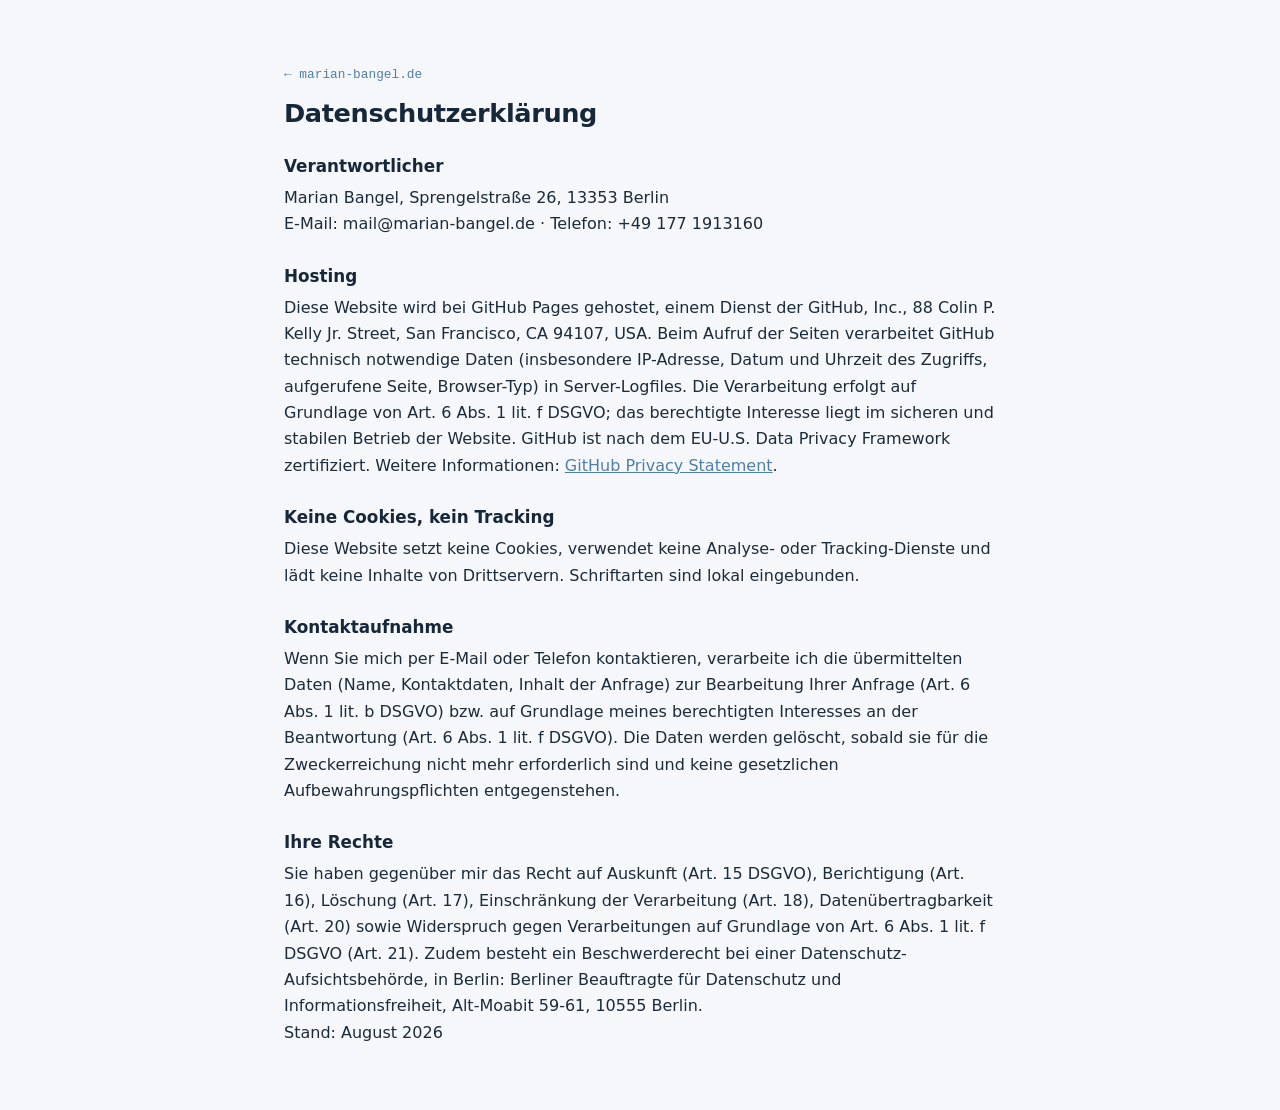
==== datenschutz.html @ c6da8b49 "Add files via upload" ====
<!DOCTYPE html>
<html lang="de" class="legal">
<head>
<meta charset="utf-8">
<meta name="viewport" content="width=device-width, initial-scale=1">
<title>Datenschutzerklärung · Marian Bangel</title>
<meta name="robots" content="noindex">
<link rel="icon" href="favicon.svg" type="image/svg+xml">
<script>
document.documentElement.dataset.theme =
  window.matchMedia && window.matchMedia("(prefers-color-scheme: dark)").matches ? "dark" : "light";
</script>
<link rel="stylesheet" href="style.css">
</head>
<body class="legal">
<main>
  <div class="wrap">
    <p class="back"><a href="index.html">← marian-bangel.de</a></p>
    <h1>Datenschutzerklärung</h1>

    <h2>Verantwortlicher</h2>
    <p>Marian Bangel, Sprengelstraße 26, 13353 Berlin<br>
    E-Mail: mail@marian-bangel.de · Telefon: +49 177 1913160</p>

    <h2>Hosting</h2>
    <p>Diese Website wird bei GitHub Pages gehostet, einem Dienst der GitHub, Inc., 88 Colin P. Kelly Jr. Street, San Francisco, CA 94107, USA. Beim Aufruf der Seiten verarbeitet GitHub technisch notwendige Daten (insbesondere IP-Adresse, Datum und Uhrzeit des Zugriffs, aufgerufene Seite, Browser-Typ) in Server-Logfiles. Die Verarbeitung erfolgt auf Grundlage von Art. 6 Abs. 1 lit. f DSGVO; das berechtigte Interesse liegt im sicheren und stabilen Betrieb der Website. GitHub ist nach dem EU-U.S. Data Privacy Framework zertifiziert. Weitere Informationen: <a href="https://docs.github.com/en/site-policy/privacy-policies/github-privacy-statement">GitHub Privacy Statement</a>.</p>

    <h2>Keine Cookies, kein Tracking</h2>
    <p>Diese Website setzt keine Cookies, verwendet keine Analyse- oder Tracking-Dienste und lädt keine Inhalte von Drittservern. Schriftarten sind lokal eingebunden.</p>

    <h2>Kontaktaufnahme</h2>
    <p>Wenn Sie mich per E-Mail oder Telefon kontaktieren, verarbeite ich die übermittelten Daten (Name, Kontaktdaten, Inhalt der Anfrage) zur Bearbeitung Ihrer Anfrage (Art. 6 Abs. 1 lit. b DSGVO) bzw. auf Grundlage meines berechtigten Interesses an der Beantwortung (Art. 6 Abs. 1 lit. f DSGVO). Die Daten werden gelöscht, sobald sie für die Zweckerreichung nicht mehr erforderlich sind und keine gesetzlichen Aufbewahrungspflichten entgegenstehen.</p>

    <h2>Ihre Rechte</h2>
    <p>Sie haben gegenüber mir das Recht auf Auskunft (Art. 15 DSGVO), Berichtigung (Art. 16), Löschung (Art. 17), Einschränkung der Verarbeitung (Art. 18), Datenübertragbarkeit (Art. 20) sowie Widerspruch gegen Verarbeitungen auf Grundlage von Art. 6 Abs. 1 lit. f DSGVO (Art. 21). Zudem besteht ein Beschwerderecht bei einer Datenschutz-Aufsichtsbehörde, in Berlin: Berliner Beauftragte für Datenschutz und Informationsfreiheit, Alt-Moabit 59-61, 10555 Berlin.</p>

    <p>Stand: August 2026</p>
  </div>
</main>
</body>
</html>
---- style.css ----
/* marian-bangel.de · Token-System */
@font-face { font-family: "IBM Plex Sans"; src: url("fonts/ibm-plex-sans-latin-400-normal.woff2") format("woff2"); font-weight: 400; font-display: swap; }
@font-face { font-family: "IBM Plex Sans"; src: url("fonts/ibm-plex-sans-latin-600-normal.woff2") format("woff2"); font-weight: 600; font-display: swap; }
@font-face { font-family: "JetBrains Mono"; src: url("fonts/jetbrains-mono-latin-400-normal.woff2") format("woff2"); font-weight: 400; font-display: swap; }
@font-face { font-family: "JetBrains Mono"; src: url("fonts/jetbrains-mono-latin-500-normal.woff2") format("woff2"); font-weight: 500; font-display: swap; }

:root {
  /* Marke (fix) */
  --navy: #16273A;
  --navy-deep: #0F1B29;
  --steel: #4F7FA6;
  --silver: #B7C4D2;
  --paper: #F5F7FA;
  --ink: #1C2B3A;
  --sans: "IBM Plex Sans", system-ui, -apple-system, "Segoe UI", sans-serif;
  --mono: "JetBrains Mono", ui-monospace, "Cascadia Code", monospace;

  /* Semantik: Light (Default) */
  --bg: var(--paper);
  --surface: #FFFFFF;
  --text: var(--ink);
  --muted: #5B6B7C;
  --heading: var(--navy);
  --line: #DDE4EB;
  --accent: var(--steel);
  --hero-bg: var(--navy);
  --proof-bg: var(--navy-deep);
  --btn-text: var(--navy);
}

[data-theme="dark"] {
  --bg: var(--navy-deep);
  --surface: #16273A;
  --text: #D9E1EA;
  --muted: #93A3B4;
  --heading: var(--paper);
  --line: #24374C;
  --hero-bg: var(--navy);
  --proof-bg: #0B1420;
  --btn-text: var(--paper);
}

* { margin: 0; padding: 0; box-sizing: border-box; }
html { scroll-behavior: smooth; }
body {
  font-family: var(--sans); font-weight: 400;
  color: var(--text); background: var(--bg);
  line-height: 1.65;
  transition: background 0.2s ease, color 0.2s ease;
}

.wrap { max-width: 760px; margin: 0 auto; padding: 0 24px; }

/* Sprachumschaltung: nur der aktive Block ist sichtbar */
[data-lang] { display: none; }
body[data-active="de"] [data-lang="de"] { display: block; }
body[data-active="en"] [data-lang="en"] { display: block; }

/* ---------- Topbar ---------- */
.topbar {
  display: flex; align-items: center; justify-content: space-between;
  gap: 16px; padding-bottom: 56px;
}
.brand { display: flex; align-items: center; gap: 12px; color: var(--paper); text-decoration: none; }
.brandmark { font-family: var(--mono); font-weight: 500; font-size: 0.8rem; letter-spacing: 0.22em; }
.topnav { display: flex; align-items: center; gap: 20px; }
.topnav a {
  font-family: var(--mono); font-size: 0.78rem; letter-spacing: 0.1em;
  color: var(--silver); text-decoration: none;
}
.topnav a:hover, .topnav a:focus-visible { color: var(--paper); }
.switches { display: flex; align-items: center; gap: 10px; }
.langsw { display: flex; border: 1px solid rgba(183,196,210,0.45); border-radius: 6px; overflow: hidden; }
.langsw button {
  font-family: var(--mono); font-size: 0.72rem; letter-spacing: 0.1em;
  background: none; border: 0; color: var(--silver);
  padding: 6px 10px; cursor: pointer;
}
.langsw button.on { background: var(--steel); color: var(--paper); }
.themesw {
  display: inline-flex; align-items: center; justify-content: center;
  width: 32px; height: 32px; border: 1px solid rgba(183,196,210,0.45);
  border-radius: 6px; background: none; color: var(--silver); cursor: pointer;
}
.themesw:hover, .themesw:focus-visible { color: var(--paper); border-color: var(--silver); }
.themesw svg { width: 15px; height: 15px; }
[data-theme="light"] .icon-sun { display: none; }
[data-theme="dark"] .icon-moon { display: none; }
.langsw button:focus-visible, .themesw:focus-visible, .topnav a:focus-visible {
  outline: 2px solid var(--steel); outline-offset: 2px;
}

/* ---------- Hero ---------- */
.hero { background: var(--hero-bg); color: var(--paper); padding: 40px 0 80px; }
.chiffre { display: block; margin-bottom: 26px; }
/* Auf dunklem Grund: oben Steel, Hauptbalken Weiß, unten Silver (Logo-Blaupause) */
.chiffre .b1 { fill: var(--steel); }
.chiffre .b2 { fill: #FFFFFF; }
.chiffre .b3 { fill: var(--silver); }
.hero .eyebrow { color: var(--silver); }
h1 { font-size: clamp(2.1rem, 5.5vw, 3rem); font-weight: 600; letter-spacing: -0.015em; line-height: 1.12; margin-top: 14px; }
.claim { font-size: clamp(1.15rem, 3vw, 1.4rem); font-weight: 600; color: var(--silver); margin-top: 6px; }
.sub { font-size: 1.05rem; color: var(--silver); max-width: 58ch; margin-top: 18px; }
.ctas { display: flex; gap: 14px; flex-wrap: wrap; margin-top: 30px; }
.cta {
  display: inline-block; padding: 13px 24px; border-radius: 6px;
  background: var(--steel); color: var(--paper);
  font-weight: 600; text-decoration: none;
  transition: background 0.15s ease;
}
.cta:hover, .cta:focus-visible { background: #5E8FB8; }
.cta.ghost { background: none; border: 1.5px solid var(--steel); color: var(--paper); }
.cta.ghost:hover, .cta.ghost:focus-visible { background: var(--steel); }
.cta:focus-visible { outline: 2px solid var(--silver); outline-offset: 3px; }
.meta { font-family: var(--mono); font-size: 0.82rem; color: var(--silver); margin-top: 34px; }
.meta strong { color: var(--paper); font-weight: 500; }

/* ---------- Sektionen ---------- */
section { padding: 68px 0; border-bottom: 1px solid var(--line); }
.eyebrow {
  font-family: var(--mono); font-weight: 500; font-size: 0.76rem;
  letter-spacing: 0.18em; text-transform: uppercase; color: var(--steel);
  display: block;
}
h2 { color: var(--heading); font-size: clamp(1.35rem, 3.4vw, 1.7rem); font-weight: 600; line-height: 1.25; margin: 12px 0 12px; }
.intro { max-width: 62ch; color: var(--muted); }
.grid { display: grid; gap: 16px; margin-top: 26px; }
.g3 { grid-template-columns: repeat(3, 1fr); }
.block {
  background: var(--surface); border: 1px solid var(--line); border-radius: 8px;
  padding: 20px 20px 22px;
}
.block h3 { color: var(--heading); font-size: 1rem; font-weight: 600; line-height: 1.35; margin-bottom: 8px; }
.block p { font-size: 0.94rem; color: var(--muted); }
.tag {
  font-family: var(--mono); font-size: 0.66rem; letter-spacing: 0.16em;
  text-transform: uppercase; color: var(--steel); display: block; margin-top: 14px;
}
.points { list-style: none; margin-top: 22px; max-width: 64ch; }
.points li { padding: 9px 0 9px 26px; position: relative; border-bottom: 1px solid var(--line); }
.points li:last-child { border-bottom: 0; }
.points li::before {
  content: ""; position: absolute; left: 0; top: 1.15em;
  width: 12px; height: 3px; border-radius: 1.5px; background: var(--steel);
}
.kick { margin-top: 22px; font-weight: 600; color: var(--heading); }
.note { margin-top: 22px; color: var(--muted); max-width: 62ch; font-size: 0.95rem; }
.stat { display: flex; align-items: baseline; gap: 18px; margin-top: 30px; padding-top: 22px; border-top: 1px solid var(--line); flex-wrap: wrap; }
.stat b { font-family: var(--mono); font-weight: 500; font-size: 1.7rem; color: var(--heading); white-space: nowrap; }
.stat span { color: var(--muted); font-size: 0.92rem; max-width: 46ch; }

/* ---------- Belege (dunkel in beiden Themes) ---------- */
.proof { background: var(--proof-bg); border-bottom: 0; color: var(--silver); }
.proof h2 { color: var(--paper); }
.proof .lead { max-width: 62ch; color: var(--silver); }
.nums { display: grid; grid-template-columns: repeat(4, 1fr); gap: 22px; margin-top: 34px; }
.num b { font-family: var(--mono); font-weight: 500; font-size: 1.55rem; color: var(--paper); display: block; }
.num .u { display: block; width: 26px; height: 3px; border-radius: 1.5px; background: var(--steel); margin: 10px 0 10px; }
.num span:not(.u) { font-size: 0.85rem; color: var(--silver); }
.stations { font-family: var(--mono); font-size: 0.78rem; color: var(--silver); margin-top: 36px; line-height: 1.8; }

/* ---------- Einstieg ---------- */
.steps { display: grid; grid-template-columns: repeat(3, 1fr); gap: 16px; margin-top: 26px; }
.step { border-top: 3px solid var(--steel); padding-top: 14px; }
.step .no { font-family: var(--mono); font-weight: 500; font-size: 0.8rem; color: var(--steel); letter-spacing: 0.14em; }
.step h3 { color: var(--heading); font-size: 1rem; font-weight: 600; margin: 6px 0 6px; }
.step p { font-size: 0.94rem; color: var(--muted); }

/* ---------- Decks ---------- */
.decks { display: flex; gap: 14px; flex-wrap: wrap; margin-top: 24px; }
.deck {
  display: inline-flex; align-items: baseline; gap: 10px; padding: 13px 20px;
  border: 1.5px solid var(--steel); border-radius: 6px;
  color: var(--btn-text); text-decoration: none; font-weight: 600; font-size: 0.95rem;
  transition: background 0.15s ease, color 0.15s ease;
}
.deck .dtag { font-family: var(--mono); font-size: 0.7rem; letter-spacing: 0.12em; color: var(--steel); transition: color 0.15s ease; }
.deck:hover, .deck:focus-visible { background: var(--steel); color: var(--paper); }
.deck:hover .dtag, .deck:focus-visible .dtag { color: var(--paper); }
.deck:focus-visible { outline: 2px solid var(--steel); outline-offset: 3px; }

/* ---------- Kontakt ---------- */
.contact { font-family: var(--mono); font-size: 0.95rem; display: grid; gap: 14px; margin-top: 26px; }
.contact .k { color: var(--steel); font-size: 0.7rem; letter-spacing: 0.14em; text-transform: uppercase; display: block; }
.contact a { color: var(--btn-text); text-decoration: none; border-bottom: 1px solid var(--silver); }
.contact a:hover, .contact a:focus-visible { border-color: var(--steel); color: var(--steel); }

/* ---------- Footer ---------- */
footer { background: var(--navy-deep); color: var(--silver); padding: 36px 0; font-size: 0.85rem; }
footer .wrap { display: flex; justify-content: space-between; gap: 16px; flex-wrap: wrap; }
footer a { color: var(--silver); text-decoration: none; border-bottom: 1px solid transparent; }
footer a:hover, footer a:focus-visible { border-color: var(--silver); }
footer nav { display: flex; gap: 22px; }

/* ---------- Rechtsseiten ---------- */
.legal h1 { color: var(--heading); font-size: 1.6rem; margin-bottom: 8px; }
.legal main { padding: 64px 0; }
.legal h2 { font-size: 1.05rem; font-weight: 600; color: var(--heading); margin: 28px 0 8px; }
.legal .back { font-family: var(--mono); font-size: 0.8rem; }
.legal .back a { color: var(--steel); text-decoration: none; }
.legal a { color: var(--steel); }

/* ---------- Animationen ---------- */
@media (prefers-reduced-motion: no-preference) {
  .chiffre rect { transform-origin: left center; animation: grow 0.9s cubic-bezier(0.22, 1, 0.36, 1) backwards; }
  .chiffre .b1 { animation-delay: 0.05s; }
  .chiffre .b2 { animation-delay: 0.18s; }
  .chiffre .b3 { animation-delay: 0.31s; }
  @keyframes grow { from { transform: scaleX(0); } to { transform: scaleX(1); } }

  .fade { animation: rise 0.7s cubic-bezier(0.22, 1, 0.36, 1) backwards; }
  .d1 { animation-delay: 0.12s; }
  .d2 { animation-delay: 0.22s; }
  .d3 { animation-delay: 0.32s; }
  .d4 { animation-delay: 0.42s; }
  @keyframes rise { from { opacity: 0; transform: translateY(10px); } to { opacity: 1; transform: none; } }
}

/* ---------- Responsive ---------- */
@media (max-width: 720px) {
  .g3, .nums, .steps { grid-template-columns: 1fr 1fr; }
}
@media (max-width: 560px) {
  .topnav .navlinks { display: none; }
  .hero { padding: 28px 0 60px; }
  section { padding: 50px 0; }
  .g3, .nums, .steps { grid-template-columns: 1fr; }
  footer .wrap { flex-direction: column; }
}
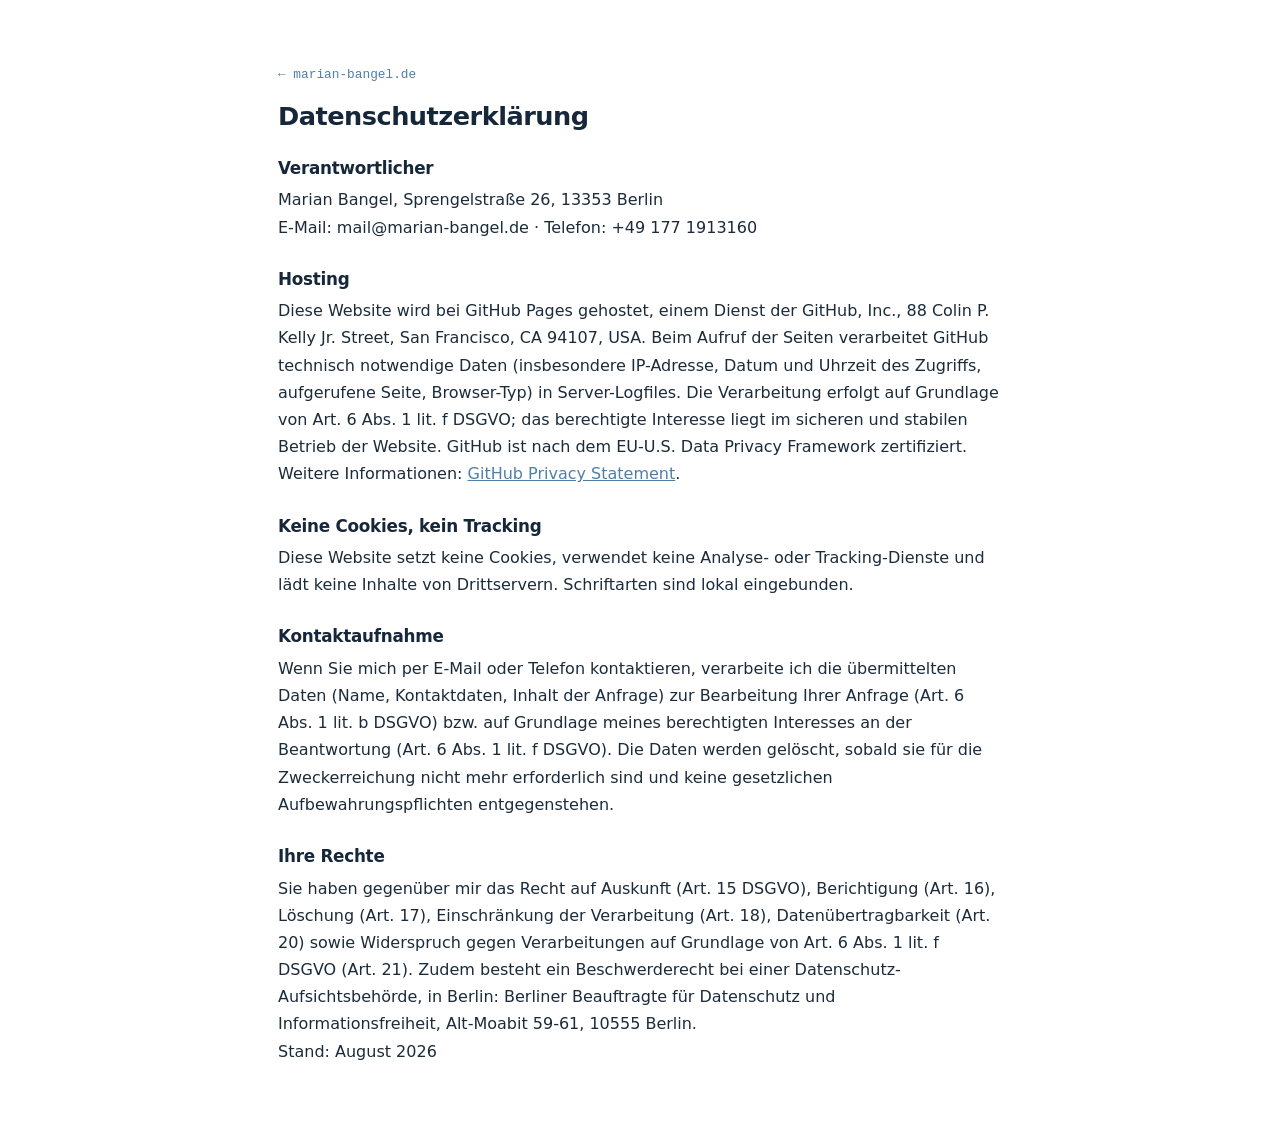
==== commit 477ed960: "Add files via upload" ====
--- a/datenschutz.html
+++ b/datenschutz.html
@@ -6,10 +6,6 @@
 <title>Datenschutzerklärung · Marian Bangel</title>
 <meta name="robots" content="noindex">
 <link rel="icon" href="favicon.svg" type="image/svg+xml">
-<script>
-document.documentElement.dataset.theme =
-  window.matchMedia && window.matchMedia("(prefers-color-scheme: dark)").matches ? "dark" : "light";
-</script>
 <link rel="stylesheet" href="style.css">
 </head>
 <body class="legal">
--- a/style.css
+++ b/style.css
@@ -5,53 +5,31 @@
 @font-face { font-family: "JetBrains Mono"; src: url("fonts/jetbrains-mono-latin-500-normal.woff2") format("woff2"); font-weight: 500; font-display: swap; }
 
 :root {
-  /* Marke (fix) */
   --navy: #16273A;
   --navy-deep: #0F1B29;
   --steel: #4F7FA6;
   --silver: #B7C4D2;
   --paper: #F5F7FA;
   --ink: #1C2B3A;
+  --muted: #5B6B7C;
+  --line: #DDE4EB;
+  --surface: #FFFFFF;
   --sans: "IBM Plex Sans", system-ui, -apple-system, "Segoe UI", sans-serif;
   --mono: "JetBrains Mono", ui-monospace, "Cascadia Code", monospace;
-
-  /* Semantik: Light (Default) */
-  --bg: var(--paper);
-  --surface: #FFFFFF;
-  --text: var(--ink);
-  --muted: #5B6B7C;
-  --heading: var(--navy);
-  --line: #DDE4EB;
-  --accent: var(--steel);
-  --hero-bg: var(--navy);
-  --proof-bg: var(--navy-deep);
-  --btn-text: var(--navy);
-}
-
-[data-theme="dark"] {
-  --bg: var(--navy-deep);
-  --surface: #16273A;
-  --text: #D9E1EA;
-  --muted: #93A3B4;
-  --heading: var(--paper);
-  --line: #24374C;
-  --hero-bg: var(--navy);
-  --proof-bg: #0B1420;
-  --btn-text: var(--paper);
 }
 
 * { margin: 0; padding: 0; box-sizing: border-box; }
 html { scroll-behavior: smooth; }
 body {
   font-family: var(--sans); font-weight: 400;
-  color: var(--text); background: var(--bg);
-  line-height: 1.65;
-  transition: background 0.2s ease, color 0.2s ease;
+  color: var(--ink); background: var(--surface);
+  line-height: 1.7;
+  -webkit-font-smoothing: antialiased;
 }
 
-.wrap { max-width: 760px; margin: 0 auto; padding: 0 24px; }
+.wrap { max-width: 780px; margin: 0 auto; padding: 0 28px; }
 
-/* Sprachumschaltung: nur der aktive Block ist sichtbar */
+/* Sprachumschaltung */
 [data-lang] { display: none; }
 body[data-active="de"] [data-lang="de"] { display: block; }
 body[data-active="en"] [data-lang="en"] { display: block; }
@@ -59,143 +37,124 @@
 /* ---------- Topbar ---------- */
 .topbar {
   display: flex; align-items: center; justify-content: space-between;
-  gap: 16px; padding-bottom: 56px;
+  gap: 16px; padding-bottom: 72px;
 }
-.brand { display: flex; align-items: center; gap: 12px; color: var(--paper); text-decoration: none; }
-.brandmark { font-family: var(--mono); font-weight: 500; font-size: 0.8rem; letter-spacing: 0.22em; }
-.topnav { display: flex; align-items: center; gap: 20px; }
+.brand { color: var(--paper); text-decoration: none; }
+.brandmark { font-family: var(--mono); font-weight: 500; font-size: 0.8rem; letter-spacing: 0.24em; }
+.topnav { display: flex; align-items: center; gap: 24px; }
 .topnav a {
   font-family: var(--mono); font-size: 0.78rem; letter-spacing: 0.1em;
   color: var(--silver); text-decoration: none;
 }
-.topnav a:hover, .topnav a:focus-visible { color: var(--paper); }
-.switches { display: flex; align-items: center; gap: 10px; }
-.langsw { display: flex; border: 1px solid rgba(183,196,210,0.45); border-radius: 6px; overflow: hidden; }
+.topnav a:hover, .topnav a:focus-visible { color: #FFFFFF; }
+.langsw { display: flex; border: 1px solid rgba(183,196,210,0.4); border-radius: 6px; overflow: hidden; }
 .langsw button {
   font-family: var(--mono); font-size: 0.72rem; letter-spacing: 0.1em;
   background: none; border: 0; color: var(--silver);
-  padding: 6px 10px; cursor: pointer;
+  padding: 6px 11px; cursor: pointer;
 }
-.langsw button.on { background: var(--steel); color: var(--paper); }
-.themesw {
-  display: inline-flex; align-items: center; justify-content: center;
-  width: 32px; height: 32px; border: 1px solid rgba(183,196,210,0.45);
-  border-radius: 6px; background: none; color: var(--silver); cursor: pointer;
-}
-.themesw:hover, .themesw:focus-visible { color: var(--paper); border-color: var(--silver); }
-.themesw svg { width: 15px; height: 15px; }
-[data-theme="light"] .icon-sun { display: none; }
-[data-theme="dark"] .icon-moon { display: none; }
-.langsw button:focus-visible, .themesw:focus-visible, .topnav a:focus-visible {
-  outline: 2px solid var(--steel); outline-offset: 2px;
-}
+.langsw button.on { background: var(--steel); color: #FFFFFF; }
+.langsw button:focus-visible, .topnav a:focus-visible { outline: 2px solid var(--steel); outline-offset: 2px; }
 
 /* ---------- Hero ---------- */
-.hero { background: var(--hero-bg); color: var(--paper); padding: 40px 0 80px; }
-.chiffre { display: block; margin-bottom: 26px; }
-/* Auf dunklem Grund: oben Steel, Hauptbalken Weiß, unten Silver (Logo-Blaupause) */
+.hero { background: var(--navy); color: var(--paper); padding: 44px 0 96px; }
+.chiffre { display: block; margin-bottom: 34px; }
+/* Logo-Blaupause, dunkler Grund: Steel · Weiß (Hauptbalken) · Silver */
 .chiffre .b1 { fill: var(--steel); }
 .chiffre .b2 { fill: #FFFFFF; }
 .chiffre .b3 { fill: var(--silver); }
 .hero .eyebrow { color: var(--silver); }
-h1 { font-size: clamp(2.1rem, 5.5vw, 3rem); font-weight: 600; letter-spacing: -0.015em; line-height: 1.12; margin-top: 14px; }
-.claim { font-size: clamp(1.15rem, 3vw, 1.4rem); font-weight: 600; color: var(--silver); margin-top: 6px; }
-.sub { font-size: 1.05rem; color: var(--silver); max-width: 58ch; margin-top: 18px; }
-.ctas { display: flex; gap: 14px; flex-wrap: wrap; margin-top: 30px; }
+h1 { font-size: clamp(2.2rem, 5.5vw, 3.15rem); font-weight: 600; letter-spacing: -0.02em; line-height: 1.1; margin-top: 16px; }
+.claim { font-size: clamp(1.15rem, 3vw, 1.45rem); font-weight: 600; color: var(--silver); margin-top: 8px; letter-spacing: -0.01em; }
+.sub { font-size: 1.06rem; color: var(--silver); max-width: 56ch; margin-top: 22px; }
+.ctas { display: flex; gap: 14px; flex-wrap: wrap; margin-top: 36px; }
 .cta {
-  display: inline-block; padding: 13px 24px; border-radius: 6px;
-  background: var(--steel); color: var(--paper);
-  font-weight: 600; text-decoration: none;
+  display: inline-block; padding: 14px 26px; border-radius: 6px;
+  background: var(--steel); color: #FFFFFF;
+  font-weight: 600; text-decoration: none; letter-spacing: 0.01em;
   transition: background 0.15s ease;
 }
 .cta:hover, .cta:focus-visible { background: #5E8FB8; }
-.cta.ghost { background: none; border: 1.5px solid var(--steel); color: var(--paper); }
+.cta.ghost { background: none; border: 1.5px solid var(--steel); }
 .cta.ghost:hover, .cta.ghost:focus-visible { background: var(--steel); }
 .cta:focus-visible { outline: 2px solid var(--silver); outline-offset: 3px; }
-.meta { font-family: var(--mono); font-size: 0.82rem; color: var(--silver); margin-top: 34px; }
-.meta strong { color: var(--paper); font-weight: 500; }
+.meta { font-family: var(--mono); font-size: 0.82rem; color: var(--silver); margin-top: 40px; }
+.meta strong { color: #FFFFFF; font-weight: 500; }
 
 /* ---------- Sektionen ---------- */
-section { padding: 68px 0; border-bottom: 1px solid var(--line); }
+section { padding: 84px 0; border-bottom: 1px solid var(--line); }
 .eyebrow {
   font-family: var(--mono); font-weight: 500; font-size: 0.76rem;
   letter-spacing: 0.18em; text-transform: uppercase; color: var(--steel);
   display: block;
 }
-h2 { color: var(--heading); font-size: clamp(1.35rem, 3.4vw, 1.7rem); font-weight: 600; line-height: 1.25; margin: 12px 0 12px; }
-.intro { max-width: 62ch; color: var(--muted); }
-.grid { display: grid; gap: 16px; margin-top: 26px; }
+.eyebrow .no { color: var(--silver); margin-right: 10px; }
+h2 { color: var(--navy); font-size: clamp(1.45rem, 3.6vw, 1.85rem); font-weight: 600; line-height: 1.22; letter-spacing: -0.015em; margin: 14px 0 12px; }
+.intro { max-width: 60ch; color: var(--muted); }
+.grid { display: grid; gap: 18px; margin-top: 30px; }
 .g3 { grid-template-columns: repeat(3, 1fr); }
 .block {
-  background: var(--surface); border: 1px solid var(--line); border-radius: 8px;
-  padding: 20px 20px 22px;
+  background: var(--paper); border: 1px solid var(--line); border-radius: 8px;
+  padding: 22px 22px 24px;
 }
-.block h3 { color: var(--heading); font-size: 1rem; font-weight: 600; line-height: 1.35; margin-bottom: 8px; }
+.block h3 { color: var(--navy); font-size: 1rem; font-weight: 600; line-height: 1.35; margin-bottom: 8px; }
 .block p { font-size: 0.94rem; color: var(--muted); }
 .tag {
   font-family: var(--mono); font-size: 0.66rem; letter-spacing: 0.16em;
-  text-transform: uppercase; color: var(--steel); display: block; margin-top: 14px;
+  text-transform: uppercase; color: var(--steel); display: block; margin-top: 16px;
 }
-.points { list-style: none; margin-top: 22px; max-width: 64ch; }
-.points li { padding: 9px 0 9px 26px; position: relative; border-bottom: 1px solid var(--line); }
+.points { list-style: none; margin-top: 24px; max-width: 62ch; }
+.points li { padding: 10px 0 10px 28px; position: relative; border-bottom: 1px solid var(--line); }
 .points li:last-child { border-bottom: 0; }
 .points li::before {
-  content: ""; position: absolute; left: 0; top: 1.15em;
-  width: 12px; height: 3px; border-radius: 1.5px; background: var(--steel);
+  content: ""; position: absolute; left: 0; top: 1.2em;
+  width: 13px; height: 3px; border-radius: 1.5px; background: var(--steel);
 }
-.kick { margin-top: 22px; font-weight: 600; color: var(--heading); }
-.note { margin-top: 22px; color: var(--muted); max-width: 62ch; font-size: 0.95rem; }
-.stat { display: flex; align-items: baseline; gap: 18px; margin-top: 30px; padding-top: 22px; border-top: 1px solid var(--line); flex-wrap: wrap; }
-.stat b { font-family: var(--mono); font-weight: 500; font-size: 1.7rem; color: var(--heading); white-space: nowrap; }
-.stat span { color: var(--muted); font-size: 0.92rem; max-width: 46ch; }
+.kick { margin-top: 26px; font-weight: 600; color: var(--navy); }
+.note { margin-top: 24px; color: var(--muted); max-width: 60ch; font-size: 0.95rem; }
 
-/* ---------- Belege (dunkel in beiden Themes) ---------- */
-.proof { background: var(--proof-bg); border-bottom: 0; color: var(--silver); }
-.proof h2 { color: var(--paper); }
-.proof .lead { max-width: 62ch; color: var(--silver); }
-.nums { display: grid; grid-template-columns: repeat(4, 1fr); gap: 22px; margin-top: 34px; }
-.num b { font-family: var(--mono); font-weight: 500; font-size: 1.55rem; color: var(--paper); display: block; }
-.num .u { display: block; width: 26px; height: 3px; border-radius: 1.5px; background: var(--steel); margin: 10px 0 10px; }
+/* ---------- Belege (Navy) ---------- */
+.proof { background: var(--navy-deep); border-bottom: 0; color: var(--silver); }
+.proof h2 { color: #FFFFFF; }
+.proof .eyebrow { color: var(--silver); }
+.proof .eyebrow .no { color: var(--steel); }
+.proof .lead { max-width: 60ch; color: var(--silver); }
+.nums { display: grid; grid-template-columns: repeat(4, 1fr); gap: 26px; margin-top: 40px; }
+.num b { font-family: var(--mono); font-weight: 500; font-size: 1.6rem; color: #FFFFFF; display: block; letter-spacing: -0.02em; }
+.num .u { display: block; width: 28px; height: 3px; border-radius: 1.5px; background: var(--steel); margin: 12px 0; }
 .num span:not(.u) { font-size: 0.85rem; color: var(--silver); }
-.stations { font-family: var(--mono); font-size: 0.78rem; color: var(--silver); margin-top: 36px; line-height: 1.8; }
+.stations { font-family: var(--mono); font-size: 0.78rem; color: var(--silver); margin-top: 42px; line-height: 1.9; }
 
 /* ---------- Einstieg ---------- */
-.steps { display: grid; grid-template-columns: repeat(3, 1fr); gap: 16px; margin-top: 26px; }
-.step { border-top: 3px solid var(--steel); padding-top: 14px; }
+.steps { display: grid; grid-template-columns: repeat(3, 1fr); gap: 18px; margin-top: 30px; }
+.step { border-top: 3px solid var(--steel); padding-top: 16px; }
 .step .no { font-family: var(--mono); font-weight: 500; font-size: 0.8rem; color: var(--steel); letter-spacing: 0.14em; }
-.step h3 { color: var(--heading); font-size: 1rem; font-weight: 600; margin: 6px 0 6px; }
+.step h3 { color: var(--navy); font-size: 1rem; font-weight: 600; margin: 8px 0 6px; }
 .step p { font-size: 0.94rem; color: var(--muted); }
 
-/* ---------- Decks ---------- */
-.decks { display: flex; gap: 14px; flex-wrap: wrap; margin-top: 24px; }
-.deck {
-  display: inline-flex; align-items: baseline; gap: 10px; padding: 13px 20px;
-  border: 1.5px solid var(--steel); border-radius: 6px;
-  color: var(--btn-text); text-decoration: none; font-weight: 600; font-size: 0.95rem;
-  transition: background 0.15s ease, color 0.15s ease;
-}
-.deck .dtag { font-family: var(--mono); font-size: 0.7rem; letter-spacing: 0.12em; color: var(--steel); transition: color 0.15s ease; }
-.deck:hover, .deck:focus-visible { background: var(--steel); color: var(--paper); }
-.deck:hover .dtag, .deck:focus-visible .dtag { color: var(--paper); }
-.deck:focus-visible { outline: 2px solid var(--steel); outline-offset: 3px; }
-
-/* ---------- Kontakt ---------- */
-.contact { font-family: var(--mono); font-size: 0.95rem; display: grid; gap: 14px; margin-top: 26px; }
+/* ---------- Abschluss / Kontakt (Navy) ---------- */
+.closing { background: var(--navy); border-bottom: 0; color: var(--silver); padding: 96px 0; }
+.closing .eyebrow { color: var(--silver); }
+.closing h2 { color: #FFFFFF; font-size: clamp(1.7rem, 4.5vw, 2.3rem); }
+.closing .intro { color: var(--silver); }
+.closing .ctas { margin-top: 32px; }
+.contact { font-family: var(--mono); font-size: 0.95rem; display: grid; gap: 16px; margin-top: 44px; padding-top: 36px; border-top: 1px solid rgba(183,196,210,0.25); }
 .contact .k { color: var(--steel); font-size: 0.7rem; letter-spacing: 0.14em; text-transform: uppercase; display: block; }
-.contact a { color: var(--btn-text); text-decoration: none; border-bottom: 1px solid var(--silver); }
-.contact a:hover, .contact a:focus-visible { border-color: var(--steel); color: var(--steel); }
+.contact a { color: #FFFFFF; text-decoration: none; border-bottom: 1px solid rgba(183,196,210,0.4); }
+.contact a:hover, .contact a:focus-visible { border-color: var(--steel); color: var(--silver); }
 
 /* ---------- Footer ---------- */
-footer { background: var(--navy-deep); color: var(--silver); padding: 36px 0; font-size: 0.85rem; }
+footer { background: var(--navy-deep); color: var(--silver); padding: 38px 0; font-size: 0.85rem; }
 footer .wrap { display: flex; justify-content: space-between; gap: 16px; flex-wrap: wrap; }
 footer a { color: var(--silver); text-decoration: none; border-bottom: 1px solid transparent; }
 footer a:hover, footer a:focus-visible { border-color: var(--silver); }
 footer nav { display: flex; gap: 22px; }
 
 /* ---------- Rechtsseiten ---------- */
-.legal h1 { color: var(--heading); font-size: 1.6rem; margin-bottom: 8px; }
+.legal { background: var(--surface); }
+.legal h1 { color: var(--navy); font-size: 1.6rem; margin-bottom: 8px; }
 .legal main { padding: 64px 0; }
-.legal h2 { font-size: 1.05rem; font-weight: 600; color: var(--heading); margin: 28px 0 8px; }
+.legal h2 { font-size: 1.05rem; font-weight: 600; color: var(--navy); margin: 28px 0 8px; }
 .legal .back { font-family: var(--mono); font-size: 0.8rem; }
 .legal .back a { color: var(--steel); text-decoration: none; }
 .legal a { color: var(--steel); }
@@ -222,8 +181,9 @@
 }
 @media (max-width: 560px) {
   .topnav .navlinks { display: none; }
-  .hero { padding: 28px 0 60px; }
-  section { padding: 50px 0; }
+  .hero { padding: 30px 0 68px; }
+  section { padding: 60px 0; }
+  .closing { padding: 72px 0; }
   .g3, .nums, .steps { grid-template-columns: 1fr; }
   footer .wrap { flex-direction: column; }
 }
